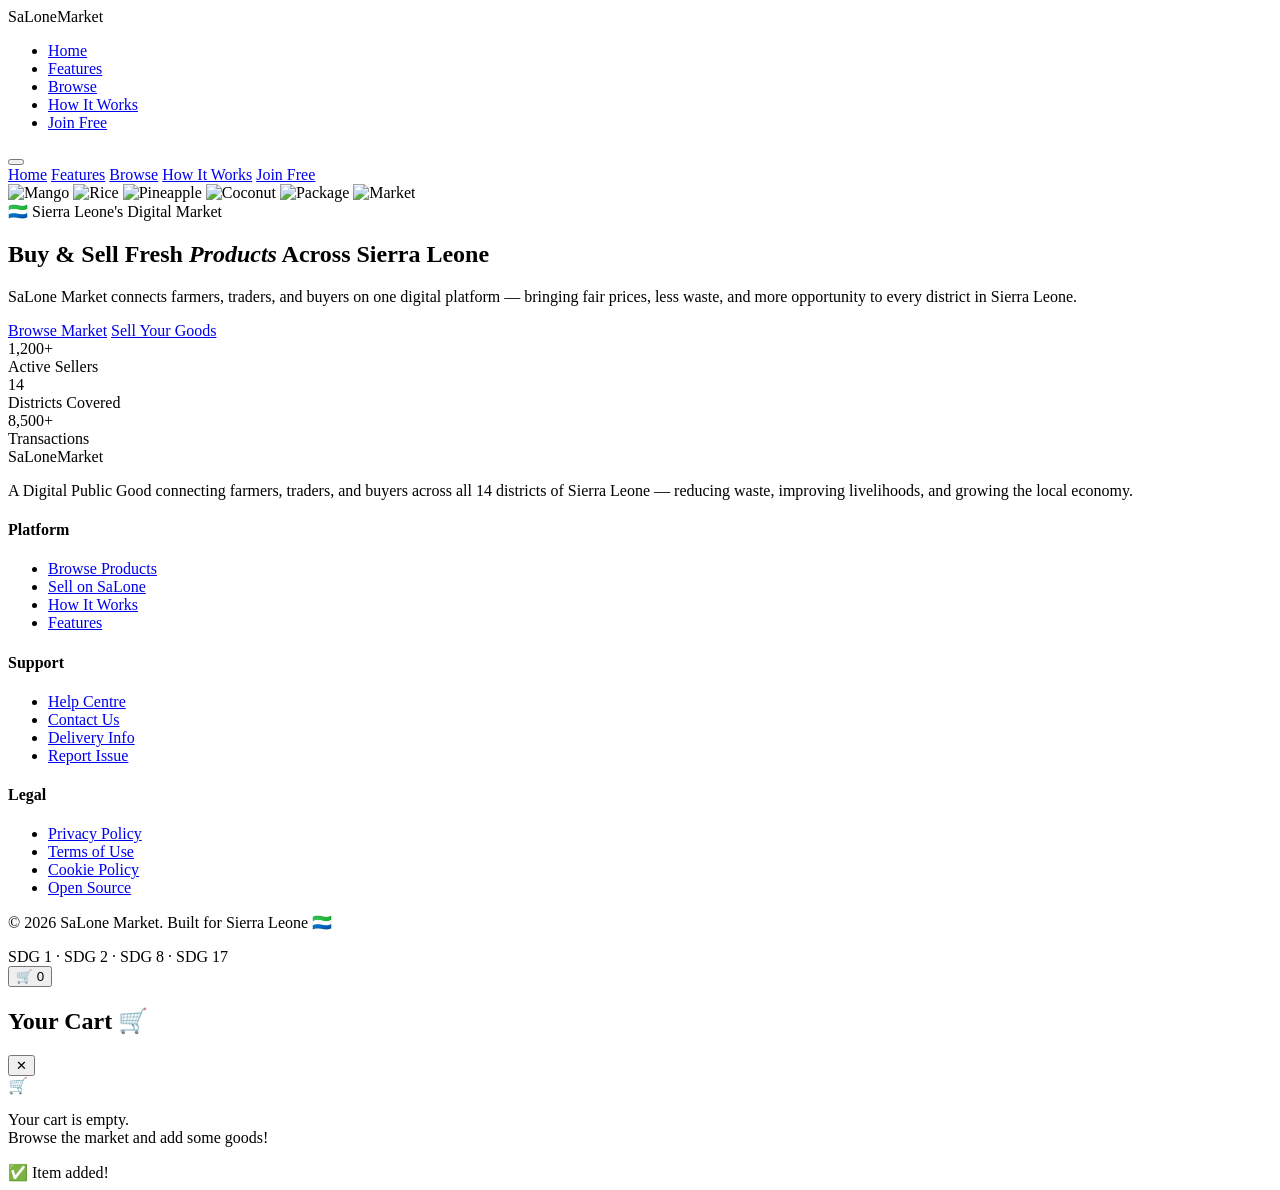
==== index.html @ e3537bf2 "html files and java" ====
<!DOCTYPE html>
<html lang="en">
<head>
  <meta charset="UTF-8" />
  <meta name="viewport" content="width=device-width, initial-scale=1.0"/>
  <title>SaLone Market — Home</title>
  <link href="https://fonts.googleapis.com/css2?family=Playfair+Display:wght@700;900&family=DM+Sans:wght@300;400;500;600&display=swap" rel="stylesheet"/>
  <link rel="stylesheet" href="css/style.css" />
</head>
<body>

  <!-- ===== NAVBAR ===== -->
  <nav>
    <div class="nav-logo">SaLone<span>Market</span></div>
    <ul class="nav-links">
      <li><a href="index.html" class="active">Home</a></li>
      <li><a href="features.html">Features</a></li>
      <li><a href="browse.html">Browse</a></li>
      <li><a href="how-it-works.html">How It Works</a></li>
      <li><a href="register.html" class="nav-cta">Join Free</a></li>
    </ul>
    <button class="hamburger" id="hamburger" aria-label="Open menu">
      <span></span><span></span><span></span>
    </button>
  </nav>
  <div class="mobile-menu" id="mobileMenu">
    <a href="index.html" onclick="closeMobile()">Home</a>
    <a href="features.html" onclick="closeMobile()">Features</a>
    <a href="browse.html" onclick="closeMobile()">Browse</a>
    <a href="how-it-works.html" onclick="closeMobile()">How It Works</a>
    <a href="register.html" onclick="closeMobile()">Join Free</a>
  </div>

  <!-- ===== HERO ===== -->
  <section id="home">
    <div class="hero-images">
      <img src="images/12103492744141098.jfif" class="float-img img-1" alt="Mango" />
      <img src="images/Rice AI.jfif" class="float-img img-2" alt="Rice" />
      <img src="images/Fresh Pineapple Isolated.jfif" class="float-img img-3" alt="Pineapple" />
      <img src="images/WhatsApp Image 2026-06-13 at 12.13.40 PM.jpeg" class="float-img img-4" alt="Coconut" />
      <img src="images/Client Challenge.jfif" class="float-img img-5" alt="Package" />
      <img src="images/11259067813936253.jfif" class="float-img img-6" alt="Market" />
    </div>
    <div class="hero-content">
      <span class="hero-badge">🇸🇱 Sierra Leone's Digital Market</span>
      <h1 class="hero-title">
        Buy &amp; Sell Fresh <em>Products</em> Across Sierra Leone
      </h1>
      <p class="hero-desc">
        SaLone Market connects farmers, traders, and buyers on one digital platform — bringing fair prices, less waste, and more opportunity to every district in Sierra Leone.
      </p>
      <div class="hero-buttons">
        <a href="browse.html" class="btn-primary">Browse Market</a>
        <a href="register.html" class="btn-outline">Sell Your Goods</a>
      </div>
      <div class="hero-stats">
        <div class="stat">
          <div class="stat-num">1,200+</div>
          <div class="stat-label">Active Sellers</div>
        </div>
        <div class="stat">
          <div class="stat-num">14</div>
          <div class="stat-label">Districts Covered</div>
        </div>
        <div class="stat">
          <div class="stat-num">8,500+</div>
          <div class="stat-label">Transactions</div>
        </div>
      </div>
    </div>
  </section>

  <!-- ===== FOOTER ===== -->
  <footer>
    <div class="footer-grid">
      <div class="footer-brand">
        <div class="nav-logo">SaLone<span>Market</span></div>
        <p>A Digital Public Good connecting farmers, traders, and buyers across all 14 districts of Sierra Leone — reducing waste, improving livelihoods, and growing the local economy.</p>
      </div>
      <div class="footer-col">
        <h4>Platform</h4>
        <ul>
          <li><a href="browse.html">Browse Products</a></li>
          <li><a href="register.html">Sell on SaLone</a></li>
          <li><a href="how-it-works.html">How It Works</a></li>
          <li><a href="features.html">Features</a></li>
        </ul>
      </div>
      <div class="footer-col">
        <h4>Support</h4>
        <ul>
          <li><a href="#">Help Centre</a></li>
          <li><a href="#">Contact Us</a></li>
          <li><a href="#">Delivery Info</a></li>
          <li><a href="#">Report Issue</a></li>
        </ul>
      </div>
      <div class="footer-col">
        <h4>Legal</h4>
        <ul>
          <li><a href="#">Privacy Policy</a></li>
          <li><a href="#">Terms of Use</a></li>
          <li><a href="#">Cookie Policy</a></li>
          <li><a href="#">Open Source</a></li>
        </ul>
      </div>
    </div>
    <div class="footer-bottom">
      <p>© 2026 SaLone Market. Built for Sierra Leone 🇸🇱</p>
      <span class="sdg-badge">SDG 1 · SDG 2 · SDG 8 · SDG 17</span>
    </div>
  </footer>

  <!-- ===== CART FLOAT BUTTON ===== -->
  <button class="cart-float" onclick="toggleCart()" aria-label="Open cart">
    🛒
    <span class="cart-count" id="cartCount">0</span>
  </button>

  <!-- ===== CART SIDEBAR ===== -->
  <div class="cart-overlay" id="cartOverlay" onclick="toggleCart()"></div>
  <div class="cart-sidebar" id="cartSidebar">
    <div class="cart-header">
      <h2>Your Cart 🛒</h2>
      <button class="cart-close" onclick="toggleCart()">✕</button>
    </div>
    <div class="cart-items" id="cartItems">
      <div class="cart-empty">
        <div class="cart-empty-icon">🛒</div>
        <p>Your cart is empty.<br>Browse the market and add some goods!</p>
      </div>
    </div>
    <div class="cart-footer" id="cartFooter" style="display:none">
      <div class="cart-total">
        <span>Total</span>
        <span class="cart-total-price" id="cartTotal">NLe 0.00</span>
      </div>
      <button class="checkout-btn" onclick="checkout()">Proceed to Checkout →</button>
    </div>
  </div>

  <!-- ===== TOAST ===== -->
  <div class="toast" id="toast">
    <span class="toast-icon">✅</span>
    <span id="toastMsg">Item added!</span>
  </div>

  <script src="js/script.js"></script>
</body>
</html>
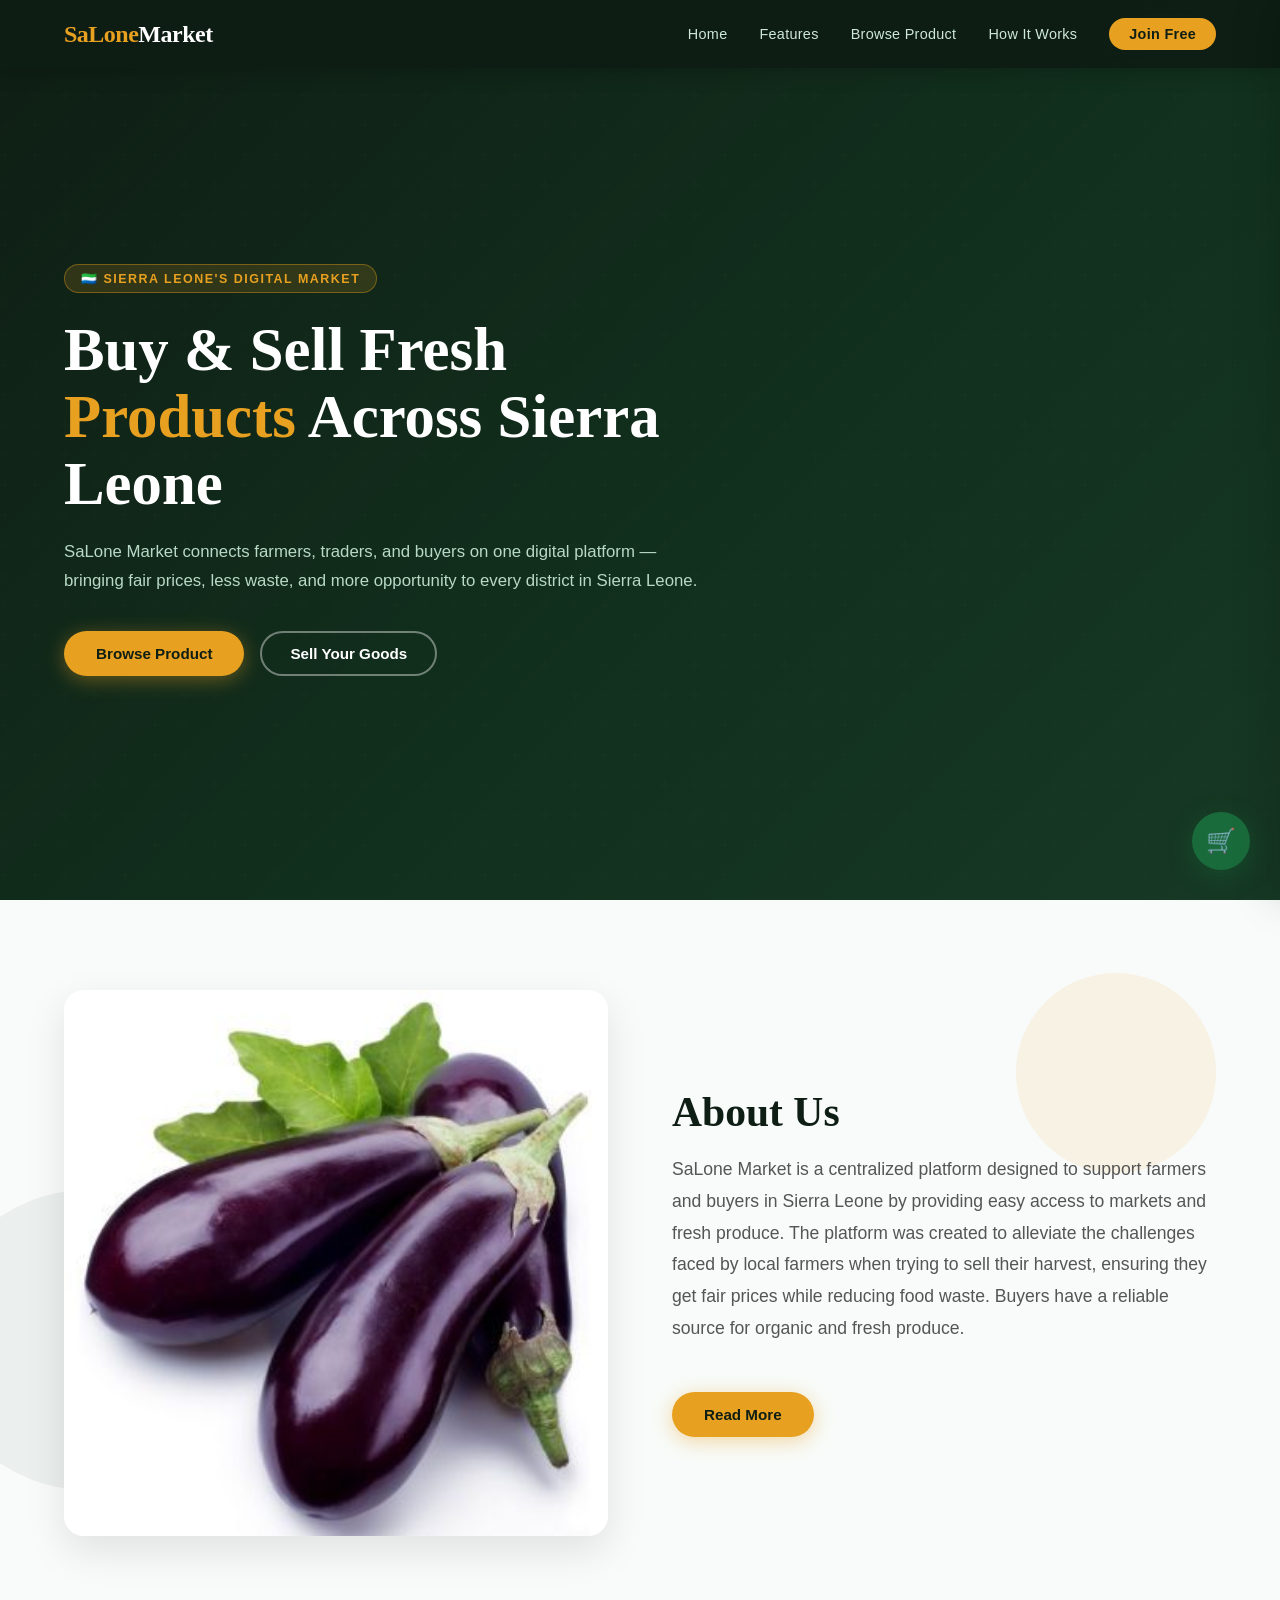
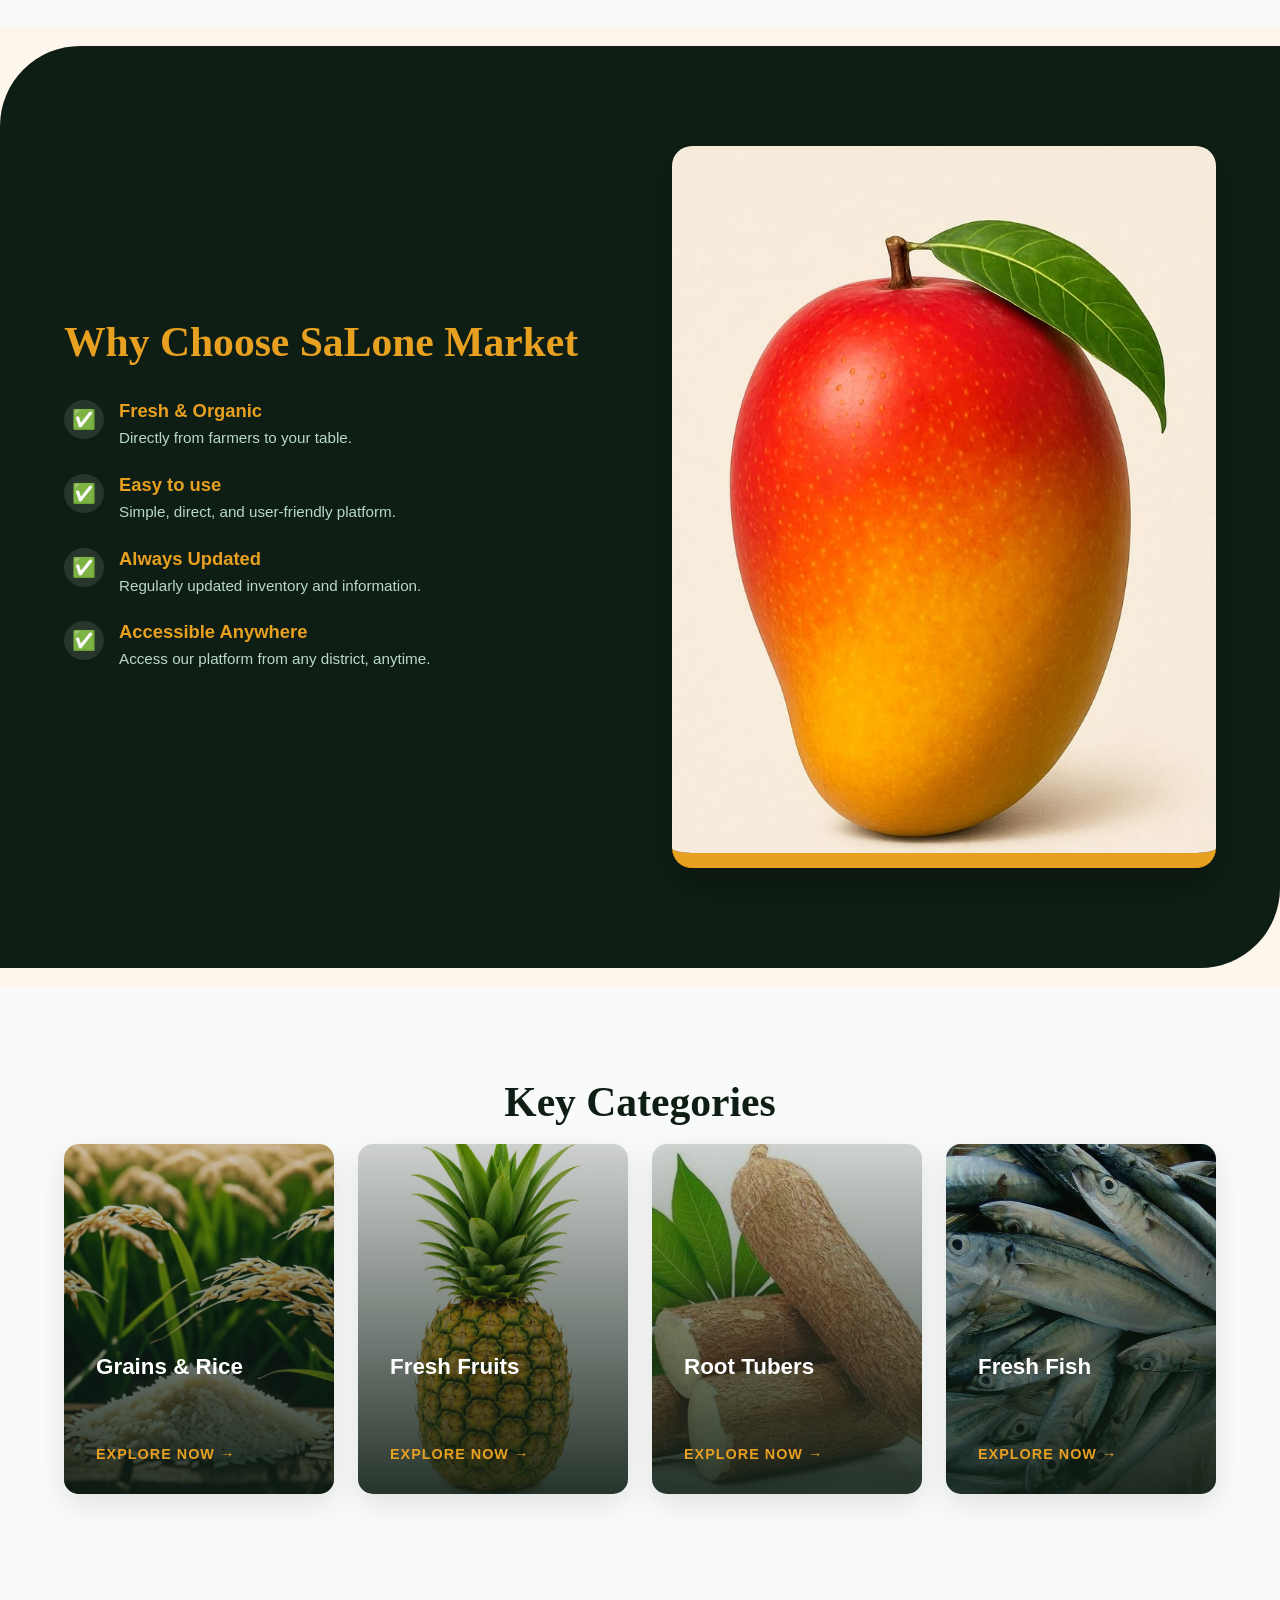
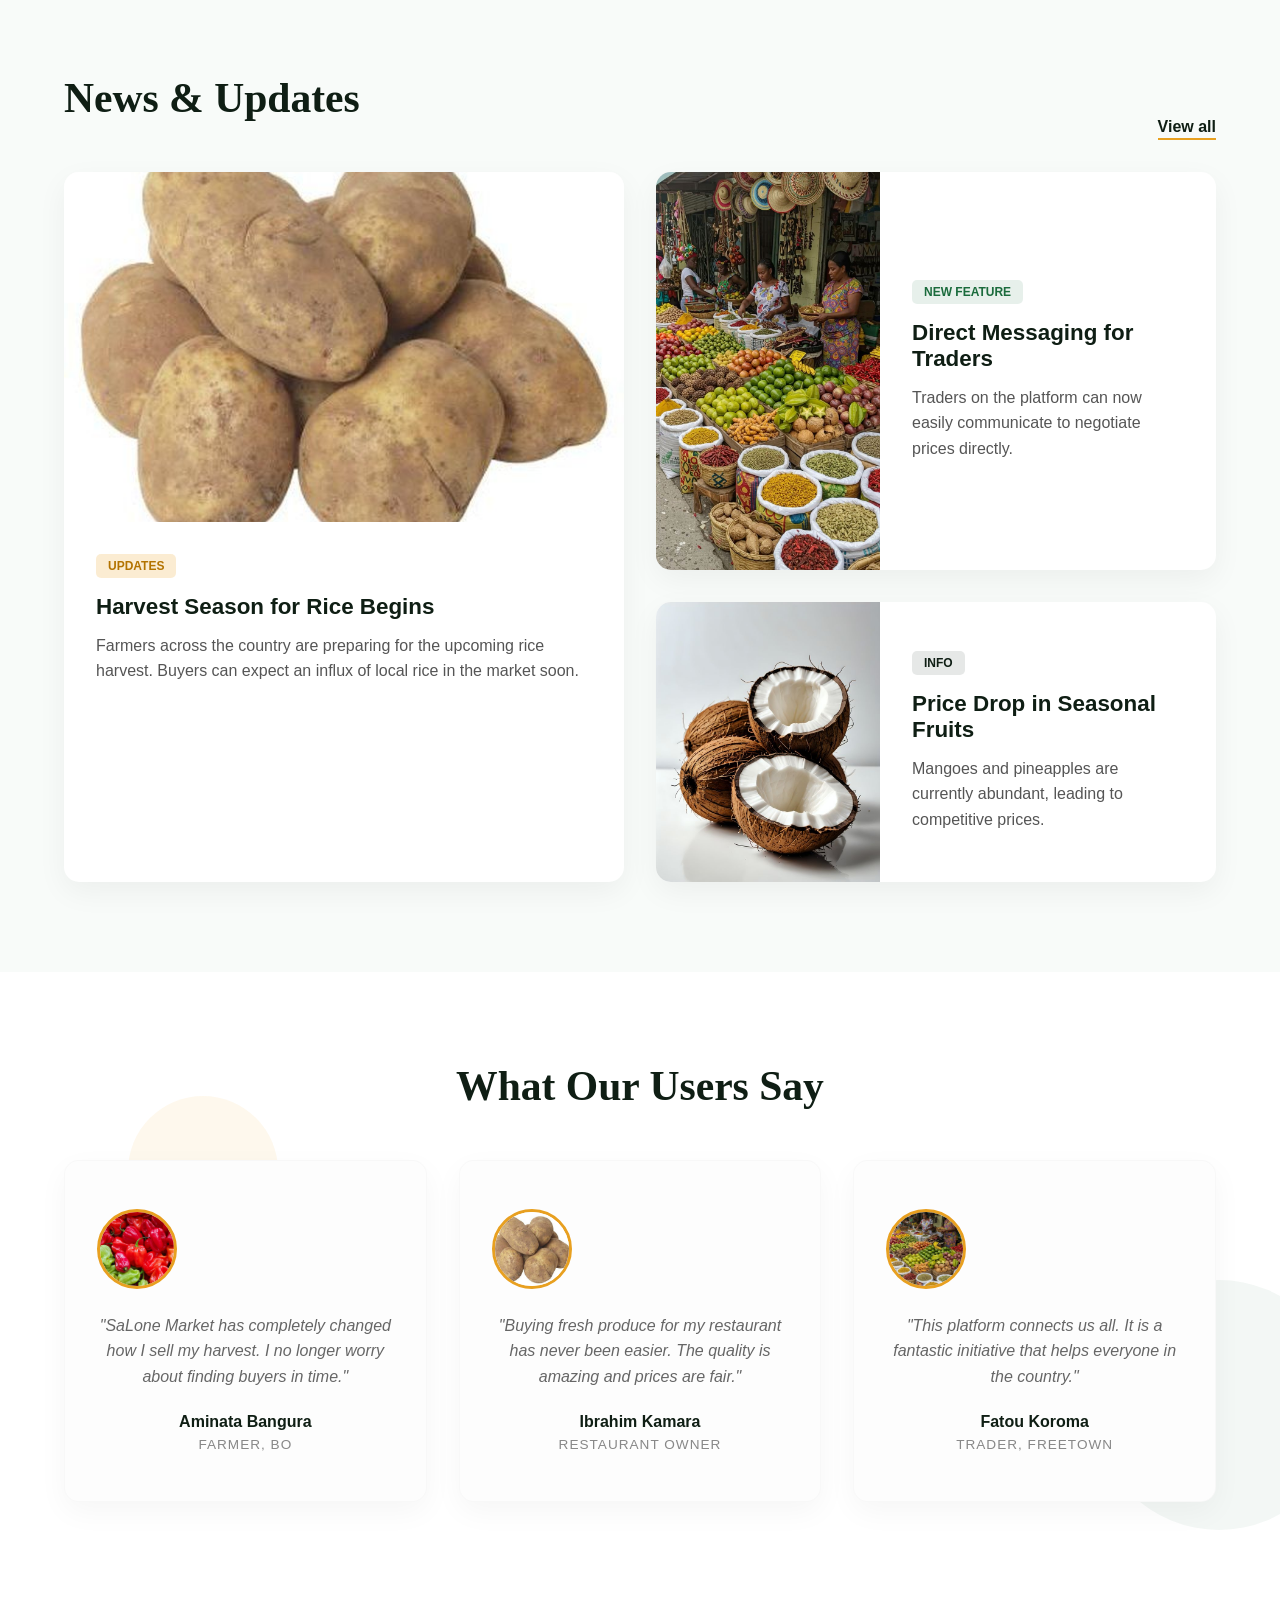
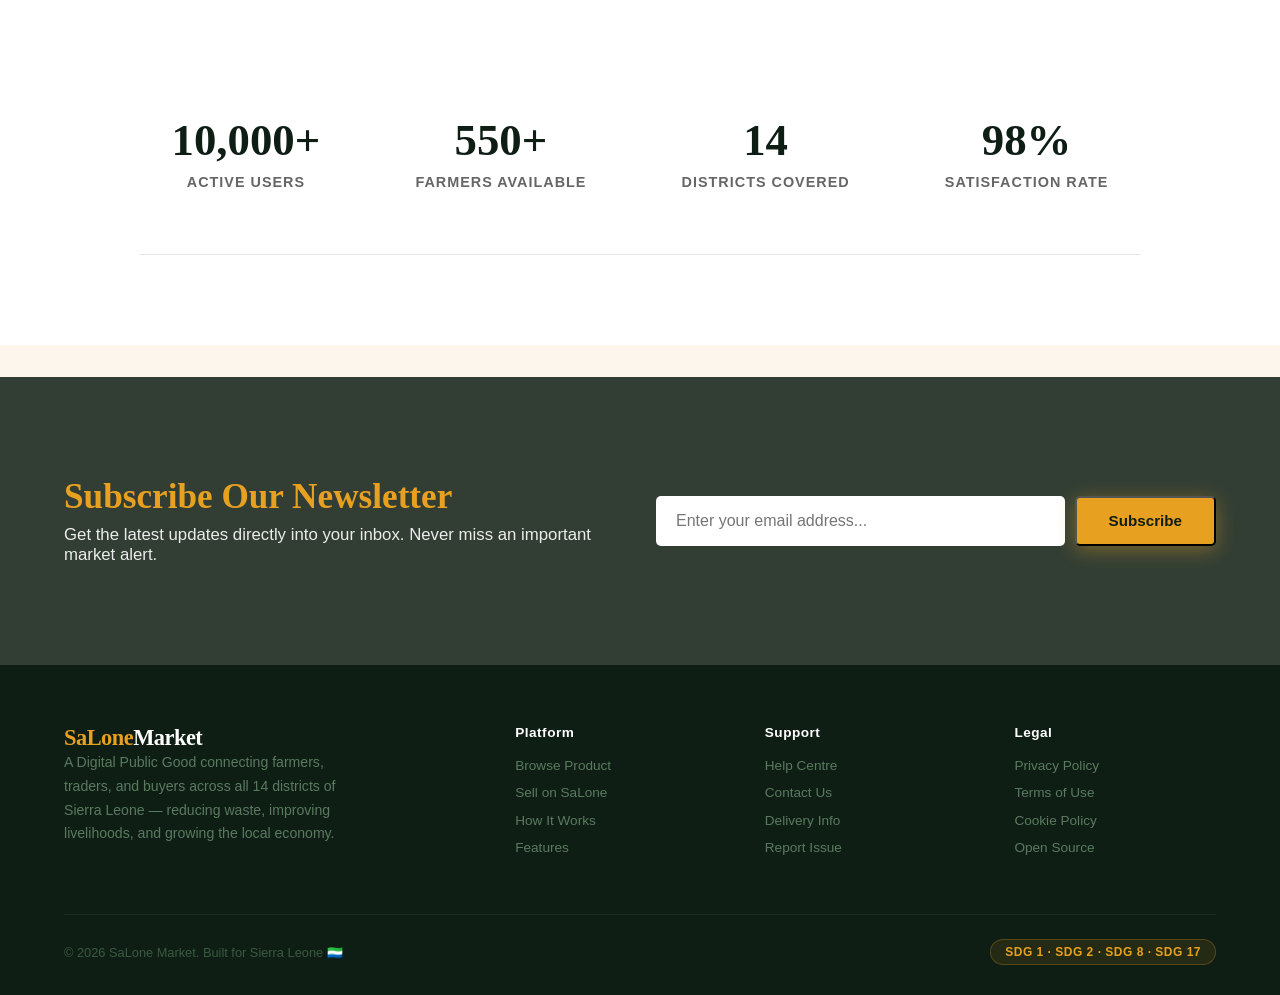
==== commit 90c65eff: "Updated HTML file" ====
--- a/index.html
+++ b/index.html
@@ -11,11 +11,11 @@
 
   <!-- ===== NAVBAR ===== -->
   <nav>
-    <div class="nav-logo">SaLone<span>Market</span></div>
+    <a href="index.html" class="nav-logo">SaLone<span>Market</span></a>
     <ul class="nav-links">
       <li><a href="index.html" class="active">Home</a></li>
       <li><a href="features.html">Features</a></li>
-      <li><a href="browse.html">Browse</a></li>
+      <li><a href="products.html">Browse Product</a></li>
       <li><a href="how-it-works.html">How It Works</a></li>
       <li><a href="register.html" class="nav-cta">Join Free</a></li>
     </ul>
@@ -26,7 +26,7 @@
   <div class="mobile-menu" id="mobileMenu">
     <a href="index.html" onclick="closeMobile()">Home</a>
     <a href="features.html" onclick="closeMobile()">Features</a>
-    <a href="browse.html" onclick="closeMobile()">Browse</a>
+    <a href="products.html" onclick="closeMobile()">Browse Product</a>
     <a href="how-it-works.html" onclick="closeMobile()">How It Works</a>
     <a href="register.html" onclick="closeMobile()">Join Free</a>
   </div>
@@ -50,37 +50,226 @@
         SaLone Market connects farmers, traders, and buyers on one digital platform — bringing fair prices, less waste, and more opportunity to every district in Sierra Leone.
       </p>
       <div class="hero-buttons">
-        <a href="browse.html" class="btn-primary">Browse Market</a>
+        <a href="products.html" class="btn-primary">Browse Product</a>
         <a href="register.html" class="btn-outline">Sell Your Goods</a>
       </div>
-      <div class="hero-stats">
-        <div class="stat">
-          <div class="stat-num">1,200+</div>
-          <div class="stat-label">Active Sellers</div>
-        </div>
-        <div class="stat">
-          <div class="stat-num">14</div>
-          <div class="stat-label">Districts Covered</div>
-        </div>
-        <div class="stat">
-          <div class="stat-num">8,500+</div>
-          <div class="stat-label">Transactions</div>
-        </div>
-      </div>
-    </div>
-  </section>
+    </div>
+  </section>
+
+  <!-- ===== ABOUT US ===== -->
+  <section id="about" class="about-section bg-light" style="position: relative; overflow: hidden;">
+    <!-- Animated Shapes -->
+    <div class="shape shape-1"></div>
+    <div class="shape shape-2"></div>
+    <div class="shape shape-3"></div>
+    <div class="about-grid">
+      <div class="about-image reveal">
+        <img src="images/_The eggplant, or Aubergine, is a large pear….jfif" alt="About Us" />
+      </div>
+      <div class="about-content reveal">
+        <h2 class="section-title">About Us</h2>
+        <p>SaLone Market is a centralized platform designed to support farmers and buyers in Sierra Leone by providing easy access to markets and fresh produce. The platform was created to alleviate the challenges faced by local farmers when trying to sell their harvest, ensuring they get fair prices while reducing food waste. Buyers have a reliable source for organic and fresh produce.</p>
+        <a href="features.html" class="btn-primary mt-3">Read More</a>
+      </div>
+    </div>
+  </section>
+
+  <!-- ===== WHY CHOOSE US ===== -->
+  <section id="why-choose" class="why-choose-section">
+    <div class="why-choose-container reveal">
+      <div class="why-content">
+        <h2 class="section-title text-gold">Why Choose SaLone Market</h2>
+        <ul class="check-list">
+          <li>
+            <span class="check-icon">✅</span>
+            <div>
+              <strong>Fresh & Organic</strong>
+              <p>Directly from farmers to your table.</p>
+            </div>
+          </li>
+          <li>
+            <span class="check-icon">✅</span>
+            <div>
+              <strong>Easy to use</strong>
+              <p>Simple, direct, and user-friendly platform.</p>
+            </div>
+          </li>
+          <li>
+            <span class="check-icon">✅</span>
+            <div>
+              <strong>Always Updated</strong>
+              <p>Regularly updated inventory and information.</p>
+            </div>
+          </li>
+          <li>
+            <span class="check-icon">✅</span>
+            <div>
+              <strong>Accessible Anywhere</strong>
+              <p>Access our platform from any district, anytime.</p>
+            </div>
+          </li>
+        </ul>
+      </div>
+      <div class="why-image">
+        <img src="images/12103492744141098.jfif" alt="Mangoes" />
+      </div>
+    </div>
+  </section>
+
+
+
+  <!-- ===== KEY CATEGORIES ===== -->
+  <section id="key-categories" class="key-features-section bg-light">
+    <div class="text-center reveal">
+      <h2 class="section-title">Key Categories</h2>
+    </div>
+    <div class="key-features-grid">
+      <div class="kf-card reveal" style="background-image: url('images/Rice AI.jfif')">
+        <div class="kf-overlay">
+          <h3>Grains & Rice</h3>
+          <p>Access locally grown rice and other grains.</p>
+          <a href="products.html" class="kf-link">Explore Now →</a>
+        </div>
+      </div>
+      <div class="kf-card reveal" style="background-image: url('images/Fresh Pineapple Isolated.jfif')">
+        <div class="kf-overlay">
+          <h3>Fresh Fruits</h3>
+          <p>Seasonal fruits straight from the farm.</p>
+          <a href="products.html" class="kf-link">Explore Now →</a>
+        </div>
+      </div>
+      <div class="kf-card reveal" style="background-image: url('images/36451078229881304.jfif')">
+        <div class="kf-overlay">
+          <h3>Root Tubers</h3>
+          <p>Cassava, potatoes, and other staples.</p>
+          <a href="products.html" class="kf-link">Explore Now →</a>
+        </div>
+      </div>
+      <div class="kf-card reveal" style="background-image: url('images/7318418140113359.jfif')">
+        <div class="kf-overlay">
+          <h3>Fresh Fish</h3>
+          <p>Smoked and fresh catch of the day.</p>
+          <a href="products.html" class="kf-link">Explore Now →</a>
+        </div>
+      </div>
+    </div>
+  </section>
+
+  <!-- ===== NEWS & UPDATES ===== -->
+  <section id="news" class="news-section bg-light">
+    <div class="news-header reveal">
+      <h2 class="section-title">News & Updates</h2>
+      <a href="#" class="view-all">View all</a>
+    </div>
+    <div class="news-grid">
+      <div class="news-card large reveal">
+        <img src="images/Client Challenge.jfif" alt="Market News" />
+        <div class="news-content">
+          <span class="badge badge-gold">Updates</span>
+          <h3>Harvest Season for Rice Begins</h3>
+          <p>Farmers across the country are preparing for the upcoming rice harvest. Buyers can expect an influx of local rice in the market soon.</p>
+        </div>
+      </div>
+      <div class="news-side">
+        <div class="news-card small reveal">
+          <img src="images/11259067813936253.jfif" alt="Market" />
+          <div class="news-content">
+            <span class="badge badge-green">New Feature</span>
+            <h3>Direct Messaging for Traders</h3>
+            <p>Traders on the platform can now easily communicate to negotiate prices directly.</p>
+          </div>
+        </div>
+        <div class="news-card small reveal">
+          <img src="images/WhatsApp Image 2026-06-13 at 12.13.40 PM.jpeg" alt="Coconut" />
+          <div class="news-content">
+            <span class="badge badge-dark">Info</span>
+            <h3>Price Drop in Seasonal Fruits</h3>
+            <p>Mangoes and pineapples are currently abundant, leading to competitive prices.</p>
+          </div>
+        </div>
+      </div>
+    </div>
+  </section>
+
+  <!-- ===== TESTIMONIALS ===== -->
+  <section id="testimonials" class="testimonials-section bg-white" style="position: relative; overflow: hidden;">
+    <!-- Animated Shapes -->
+    <div class="shape shape-4"></div>
+    <div class="shape shape-5"></div>
+    <div class="text-center reveal">
+      <h2 class="section-title">What Our Users Say</h2>
+    </div>
+    <div class="test-grid">
+      <div class="test-card reveal">
+        <img src="images/107030928642769384.jfif" alt="Avatar" class="avatar" />
+        <p>"SaLone Market has completely changed how I sell my harvest. I no longer worry about finding buyers in time."</p>
+        <h4>Aminata Bangura</h4>
+        <span>Farmer, Bo</span>
+      </div>
+      <div class="test-card reveal">
+        <img src="images/Client Challenge.jfif" alt="Avatar" class="avatar" />
+        <p>"Buying fresh produce for my restaurant has never been easier. The quality is amazing and prices are fair."</p>
+        <h4>Ibrahim Kamara</h4>
+        <span>Restaurant Owner</span>
+      </div>
+      <div class="test-card reveal">
+        <img src="images/11259067813936253.jfif" alt="Avatar" class="avatar" />
+        <p>"This platform connects us all. It is a fantastic initiative that helps everyone in the country."</p>
+        <h4>Fatou Koroma</h4>
+        <span>Trader, Freetown</span>
+      </div>
+    </div>
+  </section>
+
+  <!-- ===== STATS ===== -->
+  <section id="stats" class="stats-section bg-white reveal">
+    <div class="stats-grid-horizontal">
+      <div class="stat-item">
+        <h3>10,000+</h3>
+        <p>Active Users</p>
+      </div>
+      <div class="stat-item">
+        <h3>550+</h3>
+        <p>Farmers Available</p>
+      </div>
+      <div class="stat-item">
+        <h3>14</h3>
+        <p>Districts Covered</p>
+      </div>
+      <div class="stat-item">
+        <h3>98%</h3>
+        <p>Satisfaction Rate</p>
+      </div>
+    </div>
+  </section>
+
+  <!-- ===== NEWSLETTER ===== -->
+  <section id="newsletter" class="newsletter-horizontal reveal">
+    <div class="nl-bg"></div>
+    <div class="newsletter-content-h">
+      <div class="nl-text">
+        <h2>Subscribe Our Newsletter</h2>
+        <p>Get the latest updates directly into your inbox. Never miss an important market alert.</p>
+      </div>
+      <form class="nl-form" onsubmit="event.preventDefault(); showToast('Thanks for subscribing!');">
+        <input type="email" placeholder="Enter your email address..." required />
+        <button type="submit" class="btn-primary">Subscribe</button>
+      </form>
+    </div>
+  </section>
+
 
   <!-- ===== FOOTER ===== -->
   <footer>
     <div class="footer-grid">
       <div class="footer-brand">
-        <div class="nav-logo">SaLone<span>Market</span></div>
+        <a href="index.html" class="nav-logo">SaLone<span>Market</span></a>
         <p>A Digital Public Good connecting farmers, traders, and buyers across all 14 districts of Sierra Leone — reducing waste, improving livelihoods, and growing the local economy.</p>
       </div>
       <div class="footer-col">
         <h4>Platform</h4>
         <ul>
-          <li><a href="browse.html">Browse Products</a></li>
+          <li><a href="products.html">Browse Product</a></li>
           <li><a href="register.html">Sell on SaLone</a></li>
           <li><a href="how-it-works.html">How It Works</a></li>
           <li><a href="features.html">Features</a></li>
--- a/css/style.css
+++ b/css/style.css
@@ -0,0 +1,930 @@
+/* ===================== CSS VARIABLES ===================== */
+:root {
+  --green:   #1a6b3c;
+  --gold:    #e8a020;
+  --cream:   #fdf6ec;
+  --dark:    #0f1e14;
+  --text:    #2c3e30;
+  --light:   #f5efe3;
+  --white:   #ffffff;
+  --shadow:  0 8px 32px rgba(15,30,20,0.12);
+  --radius:  12px;
+  --font-display: 'Playfair Display', serif;
+  --font-body:    'DM Sans', sans-serif;
+}
+
+/* ===================== RESET & BASE ===================== */
+*, *::before, *::after { margin:0; padding:0; box-sizing:border-box; }
+html { scroll-behavior: smooth; }
+body {
+  font-family: var(--font-body);
+  background: var(--cream);
+  color: var(--text);
+  overflow-x: hidden;
+}
+img { max-width:100%; display:block; }
+a  { text-decoration:none; color:inherit; }
+ul { list-style:none; }
+
+/* ===================== NAVBAR ===================== */
+nav {
+  position: fixed; top:0; left:0; width:100%; z-index:1000;
+  background: rgba(15,30,20,0.96);
+  backdrop-filter: blur(10px);
+  display: flex; align-items:center; justify-content:space-between;
+  padding: 0 5%;
+  height: 68px;
+  box-shadow: 0 2px 20px rgba(0,0,0,0.25);
+}
+.nav-logo {
+  font-family: var(--font-display);
+  font-size: 1.5rem; font-weight:900;
+  color: var(--gold);
+  letter-spacing: -0.5px;
+  text-decoration: none;
+}
+.nav-logo span { color: var(--white); }
+.nav-links {
+  display: flex; gap:2rem; align-items:center;
+}
+.nav-links a {
+  color: #cde8d8; font-size:0.9rem; font-weight:500;
+  transition: color 0.2s;
+  letter-spacing:0.3px;
+}
+.nav-links a:hover { color: var(--gold); }
+.nav-cta {
+  background: var(--gold); color: var(--dark) !important;
+  padding: 8px 20px; border-radius: 50px;
+  font-weight:600 !important;
+  transition: background 0.2s, transform 0.2s !important;
+}
+.nav-cta:hover { background:#f5b832; transform:translateY(-1px); }
+.hamburger {
+  display:none; flex-direction:column; gap:5px; cursor:pointer;
+  background:none; border:none; padding:4px;
+}
+.hamburger span {
+  display:block; width:24px; height:2px;
+  background:var(--white); border-radius:2px;
+  transition: all 0.3s;
+}
+.mobile-menu {
+  display:none; position:fixed; top:68px; left:0; width:100%;
+  background: rgba(15,30,20,0.98); padding:1.5rem 5%;
+  flex-direction:column; gap:1rem; z-index:999;
+}
+.mobile-menu.open { display:flex; }
+.mobile-menu a {
+  color:#cde8d8; font-size:1rem; font-weight:500;
+  padding: 0.5rem 0; border-bottom:1px solid rgba(255,255,255,0.08);
+}
+
+/* ===================== NEW LAYOUT STYLES ===================== */
+.bg-light { background: #f8fbf9; }
+.bg-white { background: var(--white); }
+.text-gold { color: var(--gold) !important; }
+.text-center { text-align: center; }
+.mt-3 { margin-top: 1.5rem; }
+
+/* ===================== HERO ===================== */
+#home {
+  min-height: 100vh;
+  background: linear-gradient(135deg, #0f1e14 0%, #1a6b3c 60%, #2d8a55 100%);
+  display:flex; align-items:center;
+  padding: 100px 5% 60px;
+  position:relative; overflow:hidden;
+}
+#home::before {
+  content:'';
+  position:absolute; inset:0;
+  background: url("data:image/svg+xml,%3Csvg width='60' height='60' viewBox='0 0 60 60' xmlns='http://www.w3.org/2000/svg'%3E%3Cg fill='none' fill-rule='evenodd'%3E%3Cg fill='%23ffffff' fill-opacity='0.03'%3E%3Cpath d='M36 34v-4h-2v4h-4v2h4v4h2v-4h4v-2h-4zm0-30V0h-2v4h-4v2h4v4h2V6h4V4h-4zM6 34v-4H4v4H0v2h4v4h2v-4h4v-2H6zM6 4V0H4v4H0v2h4v4h2V6h4V4H6z'/%3E%3C/g%3E%3C/g%3E%3C/svg%3E");
+}
+.hero-content { max-width:650px; position:relative; z-index:1; }
+.hero-badge {
+  display:inline-block;
+  background: rgba(232,160,32,0.15);
+  border: 1px solid rgba(232,160,32,0.4);
+  color: var(--gold);
+  font-size:0.78rem; font-weight:600; letter-spacing:1.5px;
+  text-transform:uppercase; padding:6px 16px; border-radius:50px;
+  margin-bottom:1.5rem;
+  animation: fadeUp 0.6s ease both;
+}
+.hero-title {
+  font-family: var(--font-display);
+  font-size: clamp(2.4rem, 5vw, 3.8rem);
+  font-weight:900; line-height:1.1;
+  color: var(--white); margin-bottom:1.2rem;
+  animation: fadeUp 0.7s 0.1s ease both;
+}
+.hero-title em { color: var(--gold); font-style:normal; }
+.hero-desc {
+  font-size:1.05rem; color:#b8d9c6; line-height:1.75;
+  margin-bottom:2.2rem;
+  animation: fadeUp 0.7s 0.2s ease both;
+}
+.hero-buttons {
+  display:flex; gap:1rem; flex-wrap:wrap;
+  animation: fadeUp 0.7s 0.3s ease both;
+}
+.btn-primary {
+  background: var(--gold); color: var(--dark);
+  padding:14px 32px; border-radius:50px;
+  font-weight:700; font-size:0.95rem;
+  transition: all 0.25s; display:inline-block;
+  box-shadow: 0 4px 20px rgba(232,160,32,0.4);
+}
+.btn-primary:hover { background:#f5b832; transform:translateY(-2px); box-shadow:0 8px 28px rgba(232,160,32,0.5); }
+.btn-outline {
+  border:2px solid rgba(255,255,255,0.4); color:var(--white);
+  padding:12px 28px; border-radius:50px;
+  font-weight:600; font-size:0.95rem;
+  transition: all 0.25s; display:inline-block;
+}
+.btn-outline:hover { border-color:var(--white); background:rgba(255,255,255,0.08); }
+
+/* ===================== SECTION SHARED ===================== */
+.reveal {
+  opacity: 0;
+  transform: translateY(30px);
+  transition: all 0.8s cubic-bezier(0.2, 0.8, 0.2, 1);
+}
+.reveal.visible {
+  opacity: 1;
+  transform: translateY(0);
+}
+
+/* --- Floating Background Animations --- */
+@keyframes floatShapes {
+  0% { transform: translateY(0px) rotate(0deg) scale(1); }
+  50% { transform: translateY(-25px) rotate(15deg) scale(1.05); }
+  100% { transform: translateY(0px) rotate(0deg) scale(1); }
+}
+@keyframes pulseShapes {
+  0% { transform: scale(1); opacity: 0.05; }
+  50% { transform: scale(1.2); opacity: 0.1; }
+  100% { transform: scale(1); opacity: 0.05; }
+}
+
+.shape {
+  position: absolute;
+  z-index: 0;
+  border-radius: 50%;
+  pointer-events: none;
+}
+.shape-1 {
+  width: 200px; height: 200px;
+  background: var(--gold); opacity: 0.1;
+  top: 10%; right: 5%;
+  animation: floatShapes 8s ease-in-out infinite;
+}
+.shape-2 {
+  width: 120px; height: 120px;
+  background: var(--green); opacity: 0.08;
+  bottom: 15%; left: 8%;
+  animation: floatShapes 10s ease-in-out infinite reverse;
+}
+.shape-3 {
+  width: 300px; height: 300px;
+  background: rgba(15, 30, 20, 0.05);
+  top: 40%; left: -5%;
+  animation: pulseShapes 12s ease-in-out infinite;
+}
+.shape-4 {
+  width: 150px; height: 150px;
+  background: var(--gold); opacity: 0.08;
+  top: 20%; left: 10%;
+  animation: floatShapes 9s ease-in-out infinite;
+}
+.shape-5 {
+  width: 250px; height: 250px;
+  background: var(--green); opacity: 0.05;
+  bottom: 10%; right: -5%;
+  animation: pulseShapes 14s ease-in-out infinite reverse;
+}
+
+section { padding: 90px 5%; position: relative; }
+.section-label {
+  font-size: 0.75rem; font-weight: 700; letter-spacing: 2px;
+  text-transform: uppercase; color: var(--green);
+  margin-bottom: 0.6rem;
+}
+.section-title {
+  font-family: var(--font-display); font-size: clamp(1.8rem, 3.5vw, 2.6rem);
+  font-weight: 900; color: var(--dark); line-height: 1.2; margin-bottom: 1rem;
+}
+.section-sub {
+  font-size: 1rem; color: #5a7060; line-height: 1.7;
+  max-width: 540px; margin-bottom: 3rem;
+}
+
+/* ===================== ABOUT US ===================== */
+.about-grid {
+  display: grid;
+  grid-template-columns: 1fr 1fr;
+  gap: 4rem;
+  align-items: center;
+  max-width: 1200px; margin: 0 auto;
+}
+.about-image {
+  position: relative;
+  border-radius: 20px;
+  overflow: hidden;
+  box-shadow: 0 15px 40px rgba(0,0,0,0.1);
+  transform: translateY(0);
+  transition: transform 0.5s ease;
+}
+.about-image:hover { transform: translateY(-10px); }
+.about-image img { width: 100%; height: auto; display: block; }
+.about-content p {
+  font-size: 1.1rem; color: #555; line-height: 1.8;
+  margin-bottom: 1.5rem;
+}
+
+/* ===================== WHY CHOOSE US ===================== */
+.why-choose-section {
+  padding: 100px 5%;
+  background: var(--dark);
+  color: var(--white);
+  border-top-left-radius: 80px;
+  border-bottom-right-radius: 80px;
+  margin: 20px 0;
+}
+.why-choose-container {
+  display: grid;
+  grid-template-columns: 1fr 1fr;
+  gap: 4rem; align-items: center;
+  max-width: 1200px; margin: 0 auto;
+}
+.why-content h2 { color: var(--white); }
+.check-list { list-style: none; padding: 0; margin-top: 2rem; }
+.check-list li {
+  display: flex; gap: 15px; margin-bottom: 1.5rem;
+  align-items: flex-start;
+}
+.check-icon {
+  background: rgba(255,255,255,0.1);
+  padding: 8px; border-radius: 50%;
+  font-size: 1.2rem;
+}
+.check-list strong { font-size: 1.15rem; display: block; margin-bottom: 5px; color: var(--gold); }
+.check-list p { color: #b8d9c6; font-size: 0.95rem; line-height: 1.5; }
+.why-image {
+  border-radius: 20px;
+  overflow: hidden;
+  border-bottom: 15px solid var(--gold);
+  box-shadow: 0 15px 40px rgba(0,0,0,0.3);
+}
+.why-image img { width: 100%; display: block; }
+
+/* ===================== KEY CATEGORIES ===================== */
+.key-features-grid {
+  display: grid;
+  grid-template-columns: repeat(auto-fit, minmax(250px, 1fr));
+  gap: 1.5rem; margin-top: 3rem;
+  max-width: 1200px; margin: 0 auto;
+}
+.kf-card {
+  height: 350px;
+  border-radius: 15px;
+  background-size: cover;
+  background-position: center;
+  position: relative;
+  overflow: hidden;
+  box-shadow: 0 10px 30px rgba(0,0,0,0.1);
+  transition: transform 0.3s;
+}
+.kf-card:hover { transform: translateY(-10px); }
+.kf-overlay {
+  position: absolute; inset: 0;
+  background: linear-gradient(to top, rgba(15,30,20,0.9), rgba(15,30,20,0.2));
+  display: flex; flex-direction: column;
+  justify-content: flex-end;
+  padding: 2rem;
+  color: var(--white);
+}
+.kf-overlay h3 { font-size: 1.4rem; font-weight: 800; margin-bottom: 0.5rem; }
+.kf-overlay p { font-size: 0.95rem; color: #ddd; margin-bottom: 1.5rem; opacity: 0; transition: opacity 0.3s, transform 0.3s; transform: translateY(10px); }
+.kf-card:hover .kf-overlay p { opacity: 1; transform: translateY(0); }
+.kf-link { color: var(--gold); font-weight: 700; text-decoration: none; font-size: 0.9rem; text-transform: uppercase; letter-spacing: 1px; }
+.kf-link:hover { color: #fff; }
+
+/* ===================== NEWS & UPDATES ===================== */
+.news-header { display: flex; justify-content: space-between; align-items: flex-end; max-width: 1200px; margin: 0 auto 2rem; }
+.view-all { font-weight: 700; color: var(--dark); text-decoration: none; border-bottom: 2px solid var(--gold); padding-bottom: 2px; transition: color 0.3s; }
+.view-all:hover { color: var(--gold); }
+.news-grid {
+  display: grid; grid-template-columns: 1fr 1fr; gap: 2rem;
+  max-width: 1200px; margin: 0 auto;
+}
+.news-card {
+  background: var(--white); border-radius: 15px; overflow: hidden;
+  box-shadow: 0 10px 30px rgba(0,0,0,0.05);
+  transition: transform 0.3s; display: flex; flex-direction: column;
+}
+.news-card:hover { transform: translateY(-5px); box-shadow: 0 15px 40px rgba(0,0,0,0.08); }
+.news-card img { width: 100%; height: 250px; object-fit: cover; }
+.news-card.large img { height: 350px; }
+.news-content { padding: 2rem; }
+.badge { display: inline-block; padding: 5px 12px; border-radius: 5px; font-size: 0.75rem; font-weight: 700; text-transform: uppercase; margin-bottom: 1rem; }
+.badge-gold { background: rgba(232,160,32,0.2); color: #b37300; }
+.badge-green { background: rgba(26,107,60,0.1); color: var(--green); }
+.badge-dark { background: rgba(15,30,20,0.1); color: var(--dark); }
+.news-content h3 { font-size: 1.4rem; font-weight: 800; color: var(--dark); margin-bottom: 0.8rem; }
+.news-content p { color: #555; line-height: 1.6; }
+.news-side { display: flex; flex-direction: column; gap: 2rem; }
+.news-side .news-card { flex-direction: row; align-items: center; }
+.news-side .news-card img { width: 40%; height: 100%; }
+
+/* ===================== TESTIMONIALS ===================== */
+.test-grid {
+  display: grid; grid-template-columns: repeat(auto-fit, minmax(300px, 1fr));
+  gap: 2rem; max-width: 1200px; margin: 3rem auto 0;
+}
+.test-card {
+  background: #fdfdfd; padding: 3rem 2rem; border-radius: 15px;
+  text-align: center; box-shadow: 0 10px 30px rgba(0,0,0,0.04);
+  border: 1px solid rgba(0,0,0,0.02);
+  transition: transform 0.3s;
+}
+.test-card:hover { transform: translateY(-5px); }
+.avatar { width: 80px; height: 80px; border-radius: 50%; object-fit: cover; margin-bottom: 1.5rem; border: 3px solid var(--gold); }
+.test-card p { font-style: italic; color: #666; margin-bottom: 1.5rem; line-height: 1.6; }
+.test-card h4 { font-weight: 800; color: var(--dark); margin-bottom: 0.2rem; }
+.test-card span { font-size: 0.85rem; color: #888; text-transform: uppercase; letter-spacing: 1px; }
+
+/* ===================== STATS HORIZONTAL ===================== */
+.stats-grid-horizontal {
+  display: flex; justify-content: space-around; flex-wrap: wrap; gap: 2rem;
+  max-width: 1000px; margin: 0 auto; text-align: center;
+  padding: 2rem 0 4rem; border-bottom: 1px solid rgba(0,0,0,0.1);
+}
+.stat-item h3 { font-size: 2.8rem; font-weight: 900; color: var(--dark); margin-bottom: 0.5rem; font-family: var(--font-display); }
+.stat-item p { font-weight: 600; color: #666; text-transform: uppercase; letter-spacing: 1px; font-size: 0.9rem; }
+
+/* ===================== NEWSLETTER HORIZONTAL ===================== */
+.newsletter-horizontal {
+  position: relative; padding: 100px 5%; overflow: hidden;
+  display: flex; align-items: center; justify-content: center;
+  margin-top: 2rem;
+}
+.nl-bg {
+  position: absolute; inset: 0; background: url('images/Rice AI.jfif') center/cover; z-index: 0;
+}
+.newsletter-horizontal::after {
+  content: ''; position: absolute; inset: 0; background: rgba(15,30,20,0.85); z-index: 1;
+}
+.newsletter-content-h {
+  position: relative; z-index: 2; width: 100%; max-width: 1200px;
+  display: flex; justify-content: space-between; align-items: center; gap: 2rem; flex-wrap: wrap;
+}
+.nl-text { flex: 1; min-width: 300px; color: var(--white); }
+.nl-text h2 { font-size: 2.2rem; font-family: var(--font-display); font-weight: 900; margin-bottom: 0.5rem; color: var(--gold); }
+.nl-text p { font-size: 1.05rem; opacity: 0.9; }
+.nl-form { flex: 1; min-width: 300px; display: flex; gap: 10px; }
+.nl-form input { flex: 1; padding: 16px 20px; border-radius: 5px; border: none; font-size: 1rem; }
+.nl-form button { border-radius: 5px; }
+
+/* ===================== FEATURES PAGE OVERRIDES ===================== */
+#features { background: var(--white); }
+.features-grid {
+  display:grid;
+  grid-template-columns: repeat(auto-fit, minmax(260px, 1fr));
+  gap:1.5rem; margin-top:1rem;
+}
+.feature-card {
+  background: var(--cream); border-radius:var(--radius);
+  padding:2rem; border:1px solid rgba(26,107,60,0.08);
+  transition: all 0.3s; position:relative; overflow:hidden;
+}
+.feature-card::before {
+  content:'';
+  position:absolute; top:0; left:0; width:4px; height:100%;
+  background: var(--green); border-radius:4px 0 0 4px;
+  transform:scaleY(0); transform-origin:bottom;
+  transition: transform 0.3s;
+}
+.feature-card:hover { transform:translateY(-4px); box-shadow:var(--shadow); }
+.feature-card:hover::before { transform:scaleY(1); }
+.feature-icon {
+  width:52px; height:52px; border-radius:12px;
+  background: linear-gradient(135deg,var(--green),#2d8a55);
+  display:flex; align-items:center; justify-content:center;
+  margin-bottom:1.2rem; font-size:1.4rem;
+}
+.feature-card h3 { font-size:1.1rem; font-weight:700; color:var(--dark); margin-bottom:0.5rem; }
+.feature-card p { font-size:0.9rem; color:#5a7060; line-height:1.65; }
+
+/* ===================== PRODUCTS ===================== */
+#products { background: var(--light); }
+.products-header { display:flex; justify-content:space-between; align-items:flex-end; flex-wrap:wrap; gap:1rem; margin-bottom:2rem; }
+.filter-tabs { display:flex; gap:0.5rem; flex-wrap:wrap; }
+.tab-btn {
+  padding:7px 18px; border-radius:50px;
+  border:1.5px solid #c5d9cc; background:transparent;
+  font-size:0.85rem; font-weight:600; color:#5a7060;
+  cursor:pointer; transition:all 0.2s; font-family:var(--font-body);
+}
+.tab-btn.active, .tab-btn:hover {
+  background:var(--green); border-color:var(--green); color:var(--white);
+}
+.products-grid {
+  display:grid;
+  grid-template-columns: repeat(auto-fill, minmax(220px, 1fr));
+  gap:1.4rem;
+}
+.product-card {
+  background:var(--white); border-radius:var(--radius);
+  overflow:hidden; box-shadow:0 2px 12px rgba(15,30,20,0.07);
+  transition:all 0.3s; cursor:pointer;
+}
+.product-card:hover { transform:translateY(-5px); box-shadow:var(--shadow); }
+.product-img {
+  height:170px; display:flex; align-items:center; justify-content:center;
+  font-size:4rem;
+  background: linear-gradient(135deg, #e8f5ee, #d1ead9);
+  position:relative;
+}
+.product-badge {
+  position:absolute; top:10px; right:10px;
+  background:var(--gold); color:var(--dark);
+  font-size:0.7rem; font-weight:700; padding:3px 10px; border-radius:50px;
+}
+.product-info { padding:1rem 1.1rem 1.3rem; }
+.product-name { font-weight:700; font-size:0.95rem; color:var(--dark); margin-bottom:3px; }
+.product-location { font-size:0.78rem; color:#7a9080; margin-bottom:0.7rem; }
+.product-footer { display:flex; justify-content:space-between; align-items:center; }
+.product-price { font-weight:700; color:var(--green); font-size:1rem; }
+.add-cart {
+  background:var(--green); color:var(--white);
+  border:none; border-radius:8px;
+  padding:6px 14px; font-size:0.8rem; font-weight:600;
+  cursor:pointer; transition:background 0.2s;
+  font-family:var(--font-body);
+}
+.add-cart:hover { background:#145530; }
+
+/* ===================== HOW IT WORKS ===================== */
+#how { background:var(--dark); }
+#how .section-title { color:var(--white); }
+#how .section-label { color:var(--gold); }
+#how .section-sub { color:#8dbda3; }
+.steps-grid {
+  display:grid;
+  grid-template-columns: repeat(auto-fit, minmax(220px,1fr));
+  gap:2rem; position:relative;
+}
+.step {
+  text-align:center; padding:2rem 1.5rem;
+  background:rgba(255,255,255,0.04);
+  border:1px solid rgba(255,255,255,0.07);
+  border-radius:var(--radius); transition:all 0.3s;
+}
+.step:hover { background:rgba(255,255,255,0.08); transform:translateY(-4px); }
+.step-num {
+  font-family:var(--font-display); font-size:3.5rem; font-weight:900;
+  color:rgba(232,160,32,0.15); line-height:1; margin-bottom:0.5rem;
+}
+.step-icon { font-size:2.2rem; margin-bottom:0.8rem; }
+.step h3 { color:var(--white); font-size:1.05rem; font-weight:700; margin-bottom:0.5rem; }
+.step p { color:#7aab8a; font-size:0.88rem; line-height:1.65; }
+
+/* ===================== CART SIDEBAR ===================== */
+.cart-overlay {
+  position:fixed; inset:0; background:rgba(0,0,0,0.5);
+  z-index:2000; opacity:0; pointer-events:none; transition:opacity 0.3s;
+}
+.cart-overlay.open { opacity:1; pointer-events:all; }
+.cart-sidebar {
+  position:fixed; top:0; right:0; width:min(380px,100vw);
+  height:100vh; background:var(--white);
+  z-index:2001; transform:translateX(100%);
+  transition:transform 0.35s cubic-bezier(.4,0,.2,1);
+  display:flex; flex-direction:column; overflow:hidden;
+  box-shadow: -8px 0 40px rgba(0,0,0,0.15);
+}
+.cart-sidebar.open { transform:translateX(0); }
+.cart-header {
+  padding:1.5rem 1.5rem 1rem;
+  border-bottom:1px solid #e8f0ea;
+  display:flex; justify-content:space-between; align-items:center;
+}
+.cart-header h2 { font-family:var(--font-display); font-size:1.4rem; color:var(--dark); }
+.cart-close {
+  background:none; border:none; font-size:1.5rem; cursor:pointer;
+  color:#5a7060; line-height:1; padding:4px;
+}
+.cart-items { flex:1; overflow-y:auto; padding:1rem 1.5rem; }
+.cart-empty { text-align:center; padding:3rem 1rem; color:#8aaa90; }
+.cart-empty-icon { font-size:3rem; margin-bottom:1rem; }
+.cart-item {
+  display:flex; gap:1rem; padding:1rem 0;
+  border-bottom:1px solid #f0f5f2; align-items:center;
+}
+.cart-item-icon { font-size:2.2rem; width:48px; text-align:center; flex-shrink:0; }
+.cart-item-info { flex:1; }
+.cart-item-name { font-weight:600; font-size:0.9rem; color:var(--dark); }
+.cart-item-price { font-size:0.85rem; color:var(--green); font-weight:700; margin-top:2px; }
+.cart-item-qty { display:flex; align-items:center; gap:8px; margin-top:6px; }
+.qty-btn {
+  width:26px; height:26px; border-radius:6px;
+  border:1.5px solid #c5d9cc; background:none;
+  font-size:1rem; cursor:pointer; display:flex;
+  align-items:center; justify-content:center; font-weight:700;
+  color:var(--green); transition:all 0.15s; font-family:var(--font-body);
+}
+.qty-btn:hover { background:var(--green); color:var(--white); border-color:var(--green); }
+.qty-num { font-weight:700; font-size:0.9rem; min-width:20px; text-align:center; }
+.remove-item { background:none; border:none; cursor:pointer; color:#c0a0a0; font-size:1.1rem; margin-left:auto; }
+.remove-item:hover { color:#e05050; }
+.cart-footer {
+  padding:1.2rem 1.5rem 1.5rem;
+  border-top:1px solid #e8f0ea;
+}
+.cart-total { display:flex; justify-content:space-between; align-items:center; margin-bottom:1rem; }
+.cart-total span:first-child { font-weight:600; color:#5a7060; }
+.cart-total-price { font-family:var(--font-display); font-size:1.4rem; font-weight:900; color:var(--green); }
+.checkout-btn {
+  width:100%; background:var(--green); color:var(--white);
+  border:none; border-radius:var(--radius); padding:15px;
+  font-size:1rem; font-weight:700; cursor:pointer;
+  transition:background 0.2s; font-family:var(--font-body);
+}
+.checkout-btn:hover { background:#145530; }
+.cart-float {
+  position:fixed; bottom:30px; right:30px;
+  background:var(--green); color:var(--white);
+  width:58px; height:58px; border-radius:50%;
+  display:flex; align-items:center; justify-content:center;
+  font-size:1.5rem; cursor:pointer; box-shadow:0 6px 24px rgba(26,107,60,0.4);
+  z-index:999; border:none; transition:all 0.25s;
+  font-family:var(--font-body);
+}
+.cart-float:hover { background:#145530; transform:scale(1.08); }
+.cart-count {
+  position:absolute; top:-4px; right:-4px;
+  background:var(--gold); color:var(--dark);
+  width:22px; height:22px; border-radius:50%;
+  font-size:0.72rem; font-weight:800;
+  display:flex; align-items:center; justify-content:center;
+  display:none;
+}
+.cart-count.visible { display:flex; }
+
+/* ===================== REGISTER FORM ===================== */
+#register { background: var(--white); }
+.form-layout { display:grid; grid-template-columns:1fr 1fr; gap:4rem; align-items:start; }
+.form-info .section-sub { margin-bottom:1.5rem; }
+.form-benefit { display:flex; gap:0.8rem; align-items:flex-start; margin-bottom:1rem; }
+.benefit-icon { font-size:1.2rem; margin-top:2px; flex-shrink:0; }
+.benefit-text h4 { font-weight:700; font-size:0.9rem; color:var(--dark); }
+.benefit-text p  { font-size:0.82rem; color:#5a7060; margin-top:1px; }
+.market-form { background:var(--cream); padding:2.5rem; border-radius:16px; border:1px solid #ddeae0; }
+.form-row { display:grid; grid-template-columns:1fr 1fr; gap:1rem; }
+.form-group { margin-bottom:1.2rem; }
+.form-group label { display:block; font-size:0.82rem; font-weight:700; color:var(--dark); margin-bottom:6px; letter-spacing:0.3px; }
+.form-group input,
+.form-group select,
+.form-group textarea {
+  width:100%; padding:11px 14px;
+  border:1.5px solid #c8dece; border-radius:8px;
+  font-size:0.9rem; font-family:var(--font-body);
+  background:var(--white); color:var(--text);
+  transition: border-color 0.2s, box-shadow 0.2s;
+  outline:none;
+}
+.form-group input:focus,
+.form-group select:focus,
+.form-group textarea:focus {
+  border-color:var(--green);
+  box-shadow:0 0 0 3px rgba(26,107,60,0.1);
+}
+.form-group textarea { resize:vertical; min-height:90px; }
+.form-submit {
+  width:100%; background:var(--green); color:var(--white);
+  border:none; border-radius:var(--radius); padding:15px;
+  font-size:1rem; font-weight:700; cursor:pointer;
+  transition:all 0.25s; font-family:var(--font-body);
+  margin-top:0.5rem;
+}
+.form-submit:hover { background:#145530; transform:translateY(-1px); }
+.form-success {
+  display:none; text-align:center; padding:2rem 1rem;
+}
+.form-success .success-icon { font-size:3.5rem; margin-bottom:1rem; }
+.form-success h3 { font-family:var(--font-display); font-size:1.6rem; color:var(--green); margin-bottom:0.5rem; }
+.form-success p { color:#5a7060; font-size:0.92rem; }
+
+/* ===================== TOAST ===================== */
+.toast {
+  position:fixed; bottom:100px; right:30px; z-index:3000;
+  background:var(--dark); color:var(--white);
+  padding:12px 20px; border-radius:10px;
+  font-size:0.88rem; font-weight:500;
+  box-shadow:0 6px 24px rgba(0,0,0,0.25);
+  transform:translateY(20px); opacity:0;
+  transition:all 0.3s; pointer-events:none;
+  display:flex; align-items:center; gap:8px;
+}
+.toast.show { transform:translateY(0); opacity:1; }
+.toast-icon { font-size:1.1rem; }
+
+/* ===================== SIMULATED SMS ===================== */
+.simulated-sms {
+  position: fixed;
+  top: 20px;
+  left: 50%;
+  transform: translateX(-50%) translateY(-100px);
+  width: 90%;
+  max-width: 350px;
+  background: rgba(255, 255, 255, 0.95);
+  backdrop-filter: blur(10px);
+  border-radius: 20px;
+  box-shadow: 0 10px 40px rgba(0, 0, 0, 0.15);
+  z-index: 9999;
+  padding: 14px 18px;
+  opacity: 0;
+  transition: transform 0.5s cubic-bezier(0.2, 0.8, 0.2, 1), opacity 0.5s;
+  pointer-events: none;
+}
+.simulated-sms.show {
+  transform: translateX(-50%) translateY(0);
+  opacity: 1;
+}
+.sms-header {
+  display: flex;
+  justify-content: space-between;
+  font-size: 0.75rem;
+  color: #7a9080;
+  margin-bottom: 6px;
+  text-transform: uppercase;
+  letter-spacing: 0.5px;
+  font-weight: 600;
+}
+.sms-body strong {
+  display: block;
+  font-size: 0.95rem;
+  color: var(--dark);
+  margin-bottom: 2px;
+}
+.sms-body p {
+  font-size: 0.9rem;
+  color: #2c3e30;
+  line-height: 1.4;
+}
+
+/* ===================== FOOTER ===================== */
+footer {
+  background:var(--dark); color:#8dbda3;
+  padding:60px 5% 30px;
+}
+.footer-grid {
+  display:grid; grid-template-columns:2fr 1fr 1fr 1fr;
+  gap:3rem; margin-bottom:3rem;
+}
+.footer-brand .nav-logo { font-size:1.4rem; margin-bottom:1rem; }
+.footer-brand p { font-size:0.88rem; line-height:1.7; color:#5a7a60; max-width:280px; }
+.footer-col h4 { color:var(--white); font-size:0.85rem; font-weight:700; margin-bottom:1rem; letter-spacing:0.5px; }
+.footer-col ul li { margin-bottom:0.6rem; }
+.footer-col ul li a { font-size:0.85rem; color:#5a7a60; transition:color 0.2s; }
+.footer-col ul li a:hover { color:var(--gold); }
+.footer-bottom {
+  border-top:1px solid rgba(255,255,255,0.06);
+  padding-top:1.5rem; display:flex;
+  justify-content:space-between; align-items:center; flex-wrap:wrap; gap:1rem;
+}
+.footer-bottom p { font-size:0.8rem; color:#3a5a40; }
+.sdg-badge {
+  background:rgba(232,160,32,0.1); border:1px solid rgba(232,160,32,0.25);
+  color:var(--gold); font-size:0.75rem; font-weight:600;
+  padding:5px 14px; border-radius:50px; letter-spacing:0.5px;
+}
+
+/* ===================== HERO IMAGES ANIMATION ===================== */
+.hero-images {
+  position: absolute;
+  top: 0; left: 0; right: 0; bottom: 0;
+  overflow: hidden;
+  z-index: 0;
+  pointer-events: none;
+}
+.hero-images::after {
+  content: '';
+  position: absolute;
+  inset: 0;
+  background: rgba(15, 30, 20, 0.75); /* Dark overlay for readability */
+  z-index: 1;
+}
+.float-img {
+  position: absolute;
+  top: 0; left: 0;
+  width: 100%; height: 100%;
+  object-fit: cover;
+  opacity: 0;
+  animation: slideshow 36s infinite linear;
+}
+.img-1 { animation-delay: 0s; }
+.img-2 { animation-delay: 6s; }
+.img-3 { animation-delay: 12s; }
+.img-4 { animation-delay: 18s; }
+.img-5 { animation-delay: 24s; }
+.img-6 { animation-delay: 30s; }
+
+/* ===================== SEARCH BAR ===================== */
+.products-controls {
+  display: flex;
+  flex-direction: column;
+  gap: 1.5rem;
+  align-items: flex-start;
+  width: 100%;
+}
+.search-bars {
+  display: flex;
+  gap: 1rem;
+  width: 100%;
+  max-width: 620px;
+}
+.search-bar-container {
+  flex: 2;
+  position: relative;
+}
+.search-bar-container:nth-child(2) {
+  flex: 1.2;
+}
+#searchInput, #locationInput {
+  width: 100%;
+  height: 45px;
+  padding: 0 20px;
+  border: 2px solid #c5d9cc;
+  border-radius: 50px;
+  font-size: 0.95rem;
+  font-family: var(--font-body);
+  outline: none;
+  transition: all 0.3s;
+  background: var(--white);
+  color: var(--text);
+  box-shadow: 0 4px 15px rgba(15,30,20,0.05);
+  appearance: none;
+}
+#locationInput {
+  cursor: pointer;
+  padding-right: 40px;
+  background: var(--white) url("data:image/svg+xml,%3Csvg xmlns='http://www.w3.org/2000/svg' width='16' height='16' viewBox='0 0 24 24' fill='none' stroke='%232c3e30' stroke-width='2' stroke-linecap='round' stroke-linejoin='round'%3E%3Cpolyline points='6 9 12 15 18 9'%3E%3C/polyline%3E%3C/svg%3E") no-repeat right 16px center;
+  background-size: 16px;
+}
+#searchInput:focus, #locationInput:focus {
+  border-color: var(--green);
+  box-shadow: 0 4px 20px rgba(26,107,60,0.15);
+}
+.search-bar-container:first-child::after {
+  content: '🔍';
+  position: absolute;
+  right: 20px;
+  top: 50%;
+  transform: translateY(-50%);
+  font-size: 1.1rem;
+  pointer-events: none;
+  opacity: 0.6;
+}
+
+/* ===================== NEWSLETTER ===================== */
+.newsletter-section {
+  padding: 80px 5%;
+  background: var(--light);
+  position: relative;
+  overflow: hidden;
+}
+.newsletter-container {
+  max-width: 1000px;
+  margin: 0 auto;
+  background: linear-gradient(135deg, #f2994a 0%, #f2c94c 100%);
+  border-radius: 30px;
+  padding: 60px 40px;
+  text-align: center;
+  position: relative;
+  box-shadow: 0 20px 40px rgba(242, 153, 74, 0.3);
+  overflow: hidden;
+  transition: transform 0.3s ease;
+}
+.newsletter-container:hover {
+  transform: translateY(-5px);
+}
+.newsletter-container::before {
+  content: '';
+  position: absolute;
+  top: -60px;
+  left: -60px;
+  width: 250px;
+  height: 250px;
+  background: rgba(255, 255, 255, 0.3);
+  border-radius: 50%;
+  filter: blur(25px);
+}
+.newsletter-container::after {
+  content: '';
+  position: absolute;
+  bottom: -60px;
+  right: -60px;
+  width: 300px;
+  height: 300px;
+  background: rgba(255, 255, 255, 0.4);
+  border-radius: 50%;
+  filter: blur(35px);
+}
+.newsletter-content {
+  position: relative;
+  z-index: 2;
+}
+.newsletter-content h2 {
+  font-family: var(--font-display);
+  font-size: 2.5rem;
+  font-weight: 900;
+  margin-bottom: 1rem;
+  color: var(--dark);
+  text-shadow: 0 2px 15px rgba(255,255,255,0.4);
+}
+.newsletter-content p {
+  font-size: 1.1rem;
+  color: rgba(15, 30, 20, 0.85);
+  margin-bottom: 2.5rem;
+  max-width: 600px;
+  margin-left: auto;
+  margin-right: auto;
+  font-weight: 500;
+}
+.newsletter-form {
+  display: flex;
+  justify-content: center;
+  gap: 12px;
+  max-width: 500px;
+  margin: 0 auto;
+}
+.newsletter-form input {
+  flex: 1;
+  padding: 16px 24px;
+  border: 2px solid transparent;
+  border-radius: 50px;
+  font-size: 1.05rem;
+  outline: none;
+  font-family: var(--font-body);
+  box-shadow: 0 8px 20px rgba(0,0,0,0.06);
+  transition: all 0.3s;
+}
+.newsletter-form input:focus {
+  border-color: var(--dark);
+  box-shadow: 0 8px 25px rgba(0,0,0,0.12);
+}
+.newsletter-form button {
+  padding: 16px 36px;
+  border: none;
+  border-radius: 50px;
+  background: var(--dark);
+  color: var(--white);
+  font-weight: 700;
+  font-size: 1.05rem;
+  cursor: pointer;
+  transition: transform 0.3s, box-shadow 0.3s, background 0.3s;
+  box-shadow: 0 8px 20px rgba(15,30,20,0.2);
+}
+.newsletter-form button:hover {
+  transform: translateY(-4px);
+  box-shadow: 0 12px 25px rgba(15,30,20,0.3);
+  background: #112316;
+}
+
+/* ===================== ANIMATIONS ===================== */
+@keyframes slideshow {
+  0% { opacity: 0; transform: scale(1); }
+  3% { opacity: 1; }
+  16% { opacity: 1; }
+  19% { opacity: 0; transform: scale(1.05); }
+  100% { opacity: 0; transform: scale(1.05); }
+}
+@keyframes fadeUp {
+  from { opacity:0; transform:translateY(24px); }
+  to   { opacity:1; transform:translateY(0); }
+}
+.reveal {
+  opacity:0; transform:translateY(30px);
+  transition:opacity 0.6s ease, transform 0.6s ease;
+}
+.reveal.visible { opacity:1; transform:translateY(0); }
+
+/* ===================== RESPONSIVE ===================== */
+@media (max-width:900px) {
+  .footer-grid { grid-template-columns:1fr 1fr; }
+  .form-layout  { grid-template-columns:1fr; }
+}
+@media (max-width:680px) {
+  .nav-links { display:none; }
+  .hamburger { display:flex; }
+  .footer-grid { grid-template-columns:1fr; }
+  .form-row { grid-template-columns:1fr; }
+  .hero-stats { gap:1.5rem; }
+  section { padding:60px 5%; }
+  .search-bars { flex-direction: column; }
+  .newsletter-form { flex-direction: column; gap: 15px; }
+  .newsletter-container { padding: 40px 20px; }
+  .newsletter-content h2 { font-size: 2rem; }
+}
